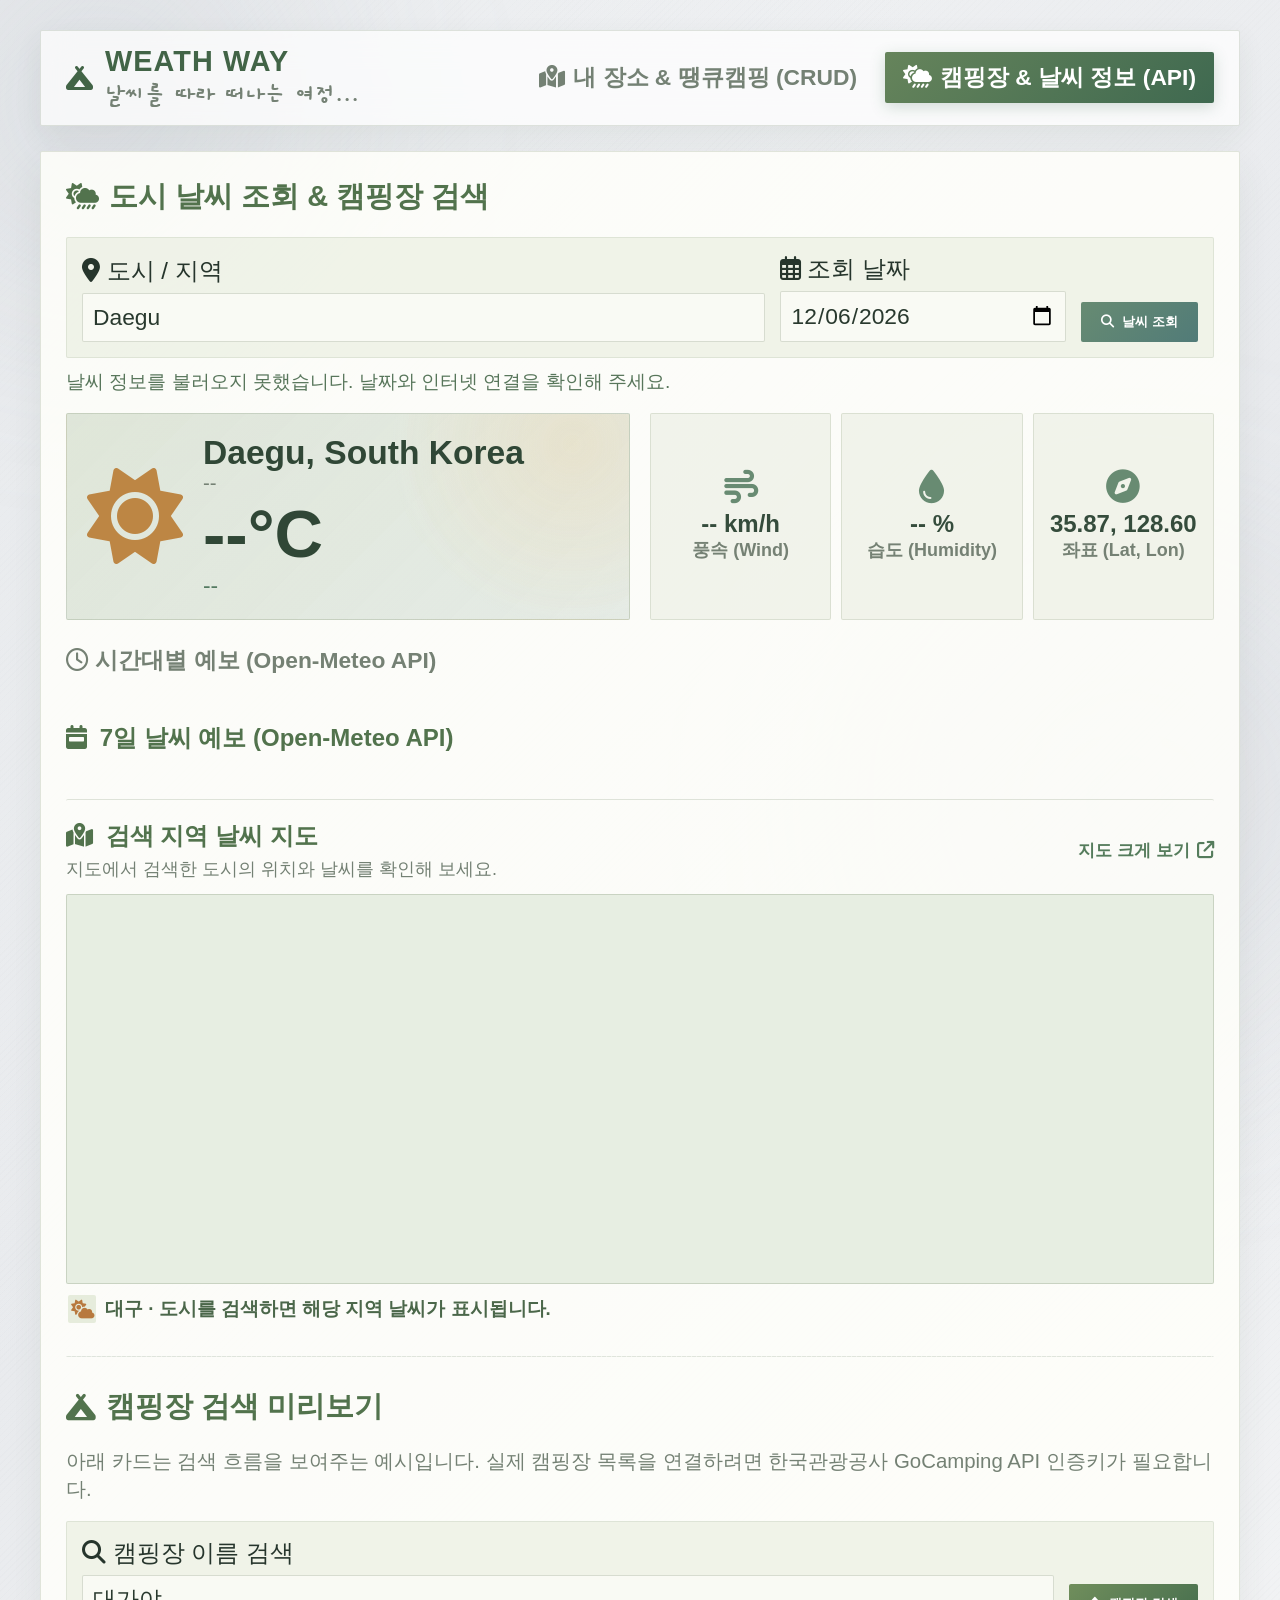
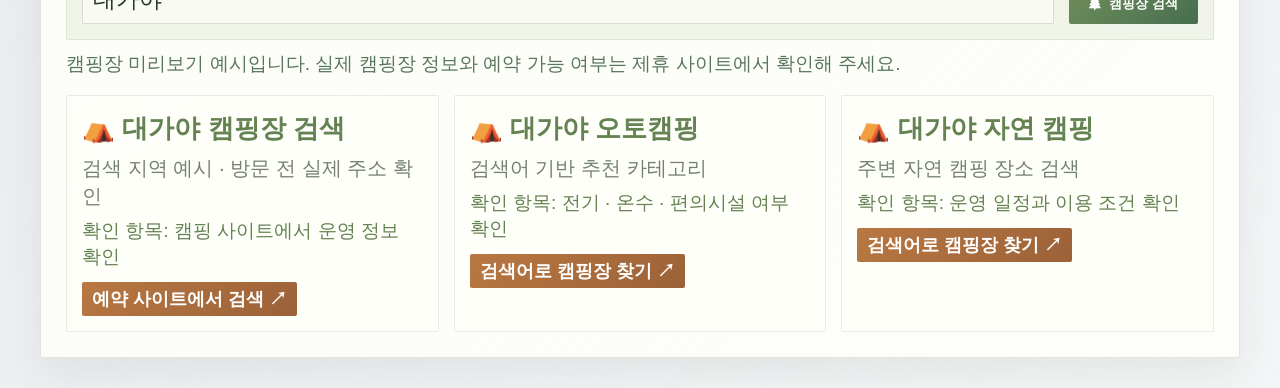
==== api.html @ 12e16630 "Initial commit Co-authored-by: Copilot <223556219+Copilot@users.noreply.github.com>" ====
<!doctype html>
<html lang="ko">
  <head>
    <meta charset="UTF-8" />
    <meta name="viewport" content="width=device-width, initial-scale=1.0" />
    <meta name="theme-color" content="#10172b" />
    <title>WEATH WAY | 날씨 & 캠핑 검색</title>
    <link
      rel="stylesheet"
      href="https://cdnjs.cloudflare.com/ajax/libs/font-awesome/6.4.0/css/all.min.css"
    />
    <link rel="stylesheet" href="styles.css" />
    <script src="app.js" defer></script>
  </head>
  <body>
    <div class="bg-orb orb-1"></div>
    <div class="bg-orb orb-2"></div>

    <div class="app-container">
      <header class="app-header">
        <a class="logo" href="index.html">
          <i class="fa-solid fa-campground"></i>
          <span class="brand-lockup">
            <strong>WEATH WAY</strong>
            <small>날씨를 따라 떠나는 여정...</small>
          </span>
        </a>
        <nav class="nav-tabs" aria-label="주요 메뉴">
          <a href="index.html" class="nav-btn">
            <i class="fa-solid fa-map-location-dot"></i> 내 장소 & 땡큐캠핑
            (CRUD)
          </a>
          <a href="api.html" class="nav-btn active" aria-current="page">
            <i class="fa-solid fa-cloud-sun-rain"></i> 캠핑장 & 날씨 정보 (API)
          </a>
        </nav>
      </header>

      <main class="page-content active">
        <div class="glass-card">
          <div class="card-title">
            <i class="fa-solid fa-cloud-sun-rain"></i>
            <h3>도시 날씨 조회 & 캠핑장 검색</h3>
          </div>

          <!-- 날씨 & 캠핑 API 검색 바 -->
          <form class="api-search-bar weather-search-bar" id="weatherSearchForm">
            <div class="search-group grow">
              <label for="apiCityInput"><i class="fa-solid fa-location-dot"></i> 도시 / 지역</label>
              <input
                type="text"
                id="apiCityInput"
                placeholder="예: Daegu, Seoul, Jeju"
                value="Daegu"
                maxlength="80"
                required
              />
            </div>
            <div class="search-group">
              <label for="apiDateInput"><i class="fa-regular fa-calendar-days"></i> 조회 날짜</label>
              <input type="date" id="apiDateInput" required />
            </div>
            <button class="btn btn-accent" id="weatherSearchButton" type="submit">
              <i class="fa-solid fa-magnifying-glass"></i> 날씨 조회
            </button>
          </form>
          <p class="api-status" id="weatherStatus" role="status" aria-live="polite"></p>

          <!-- 날씨 API 결과 -->
          <div class="api-result-wrapper">
            <div class="api-summary-grid">
              <div class="summary-card">
                <div class="s-icon" id="apiWeatherIcon">
                  <i class="fa-solid fa-sun"></i>
                </div>
                <div class="s-info">
                  <div class="s-location" id="apiLocationText">
                    Daegu, South Korea
                  </div>
                  <div class="s-date" id="apiDateText">--</div>
                  <div class="s-temp" id="apiTempText">--°C</div>
                  <div class="s-desc" id="apiDescText">--</div>
                </div>
              </div>

              <div class="metrics-grid">
                <div class="metric-item">
                  <i class="fa-solid fa-wind"></i>
                  <div class="m-val" id="apiWindText">-- km/h</div>
                  <div class="m-lbl">풍속 (Wind)</div>
                </div>
                <div class="metric-item">
                  <i class="fa-solid fa-droplet"></i>
                  <div class="m-val" id="apiHumidityText">-- %</div>
                  <div class="m-lbl">습도 (Humidity)</div>
                </div>
                <div class="metric-item">
                  <i class="fa-solid fa-compass"></i>
                  <div class="m-val" id="apiCoordsText">35.87, 128.60</div>
                  <div class="m-lbl">좌표 (Lat, Lon)</div>
                </div>
              </div>
            </div>

            <div class="hourly-section">
              <h4>
                <i class="fa-regular fa-clock"></i> 시간대별 예보 (Open-Meteo
                API)
              </h4>
              <div class="hourly-scroll-container" id="hourlyContainer"></div>
            </div>

            <section class="weekly-section" aria-labelledby="weekly-title">
              <h4 id="weekly-title"><i class="fa-solid fa-calendar-week" aria-hidden="true"></i> 7일 날씨 예보 (Open-Meteo API)</h4>
              <div class="weekly-forecast-grid" id="weeklyForecastContainer" aria-live="polite"></div>
            </section>

            <section class="weather-map-section" aria-labelledby="weather-map-title">
              <div class="weather-map-heading">
                <div>
                  <h4 id="weather-map-title"><i class="fa-solid fa-map-location-dot" aria-hidden="true"></i> 검색 지역 날씨 지도</h4>
                  <p>지도에서 검색한 도시의 위치와 날씨를 확인해 보세요.</p>
                </div>
                <a
                  class="map-external-link"
                  id="weatherMapLink"
                  href="https://www.openstreetmap.org/?mlat=35.8714&amp;mlon=128.6014#map=11/35.8714/128.6014"
                  target="_blank"
                  rel="noopener noreferrer"
                >
                  지도 크게 보기 <i class="fa-solid fa-arrow-up-right-from-square" aria-hidden="true"></i>
                </a>
              </div>
              <div class="weather-map-frame">
                <iframe
                  id="weatherMap"
                  title="검색 지역의 위치 지도"
                  src="https://www.openstreetmap.org/export/embed.html?bbox=128.48%2C35.79%2C128.73%2C35.95&amp;layer=mapnik&amp;marker=35.8714%2C128.6014"
                  loading="lazy"
                  referrerpolicy="strict-origin-when-cross-origin"
                ></iframe>
              </div>
              <div class="weather-map-caption" aria-live="polite">
                <span class="map-weather-icon" id="mapWeatherIcon"><i class="fa-solid fa-cloud-sun" aria-hidden="true"></i></span>
                <span id="mapWeatherSummary">대구 · 도시를 검색하면 해당 지역 날씨가 표시됩니다.</span>
              </div>
            </section>
          </div>

          <hr
            style="
              margin: 30px 0;
              border: none;
              border-top: 1px dashed var(--glass-border);
            "
          />

          <!-- 고캠핑 API 캠핑장 검색 섹션 -->
          <div class="card-title">
            <i class="fa-solid fa-campground"></i>
            <h3>캠핑장 검색 미리보기</h3>
          </div>
          <p class="sponsor-desc">
            아래 카드는 검색 흐름을 보여주는 예시입니다. 실제 캠핑장 목록을 연결하려면 한국관광공사 GoCamping API 인증키가 필요합니다.
          </p>

          <form class="api-search-bar camping-search-bar" id="campingSearchForm">
            <div class="search-group grow">
              <label for="campingSearchInput"><i class="fa-solid fa-magnifying-glass"></i> 캠핑장 이름 검색</label>
              <input
                type="text"
                id="campingSearchInput"
                placeholder="예: 대가야, 팔공산, 자라섬"
                value="대가야"
                maxlength="80"
                required
              />
            </div>
            <button class="btn btn-primary" id="campingSearchButton" type="submit">
              <i class="fa-solid fa-tree"></i> 캠핑장 검색
            </button>
          </form>

          <p class="api-status" id="campingStatus" role="status" aria-live="polite"></p>

          <div class="camping-api-grid" id="campingApiList">
            <!-- GoCamping API 데이터 동적 출력 -->
          </div>

        </div>
      </main>
    </div>

  </body>
</html>
---- styles.css ----
@import url("https://fonts.googleapis.com/css2?family=Gaegu:wght@400;700&family=Noto+Sans+KR:wght@400;500;600;700;800&display=swap");

:root {
  --bg-gradient: linear-gradient(145deg, #f5f6f7 0%, #e9ebee 48%, #f4f5f6 100%);
  --glass-bg: rgba(255, 255, 255, 0.82);
  --glass-border: rgba(79, 105, 75, 0.16);
  --glass-shadow: 0 18px 42px rgba(48, 69, 48, 0.1);

  --text-main: #26352c;
  --text-muted: #748174;

  --accent-cyan: #638e83;
  --accent-indigo: #547450;
  --accent-pink: #c77854;
  --accent-green: #6f8e57;
  --accent-red: #bd6555;
  --accent-orange: #b8793e;

  --radius-lg: 20px;
  --radius-md: 12px;
  --radius-sm: 8px;
}

* {
  margin: 0;
  padding: 0;
  box-sizing: border-box;
  font-family: "Pretendard", "Apple SD Gothic Neo", "Malgun Gothic", sans-serif;
}

body {
  background: var(--bg-gradient);
  color: var(--text-main);
  min-height: 100vh;
  display: flex;
  justify-content: center;
  align-items: flex-start;
  padding: 30px 15px;
  overflow-x: hidden;
  position: relative;
}

.bg-orb {
  position: fixed;
  border-radius: 50%;
  filter: blur(100px);
  z-index: 0;
  pointer-events: none;
}
.orb-1 {
  width: 400px;
  height: 400px;
  background: rgba(56, 189, 248, 0.15);
  top: -100px;
  left: -100px;
}
.orb-2 {
  width: 500px;
  height: 500px;
  background: rgba(129, 140, 248, 0.12);
  bottom: -150px;
  right: -100px;
}

.app-container {
  width: 100%;
  max-width: 1200px;
  z-index: 1;
}

.app-header {
  display: flex;
  justify-content: space-between;
  align-items: center;
  margin-bottom: 25px;
  background: rgba(255, 255, 255, 0.05);
  backdrop-filter: blur(16px);
  border: 1px solid var(--glass-border);
  padding: 15px 25px;
  border-radius: var(--radius-lg);
  box-shadow: var(--glass-shadow);
}

.logo {
  display: flex;
  align-items: center;
  gap: 12px;
  color: var(--accent-orange);
  text-decoration: none;
}

.brand-lockup {
  display: grid;
  gap: 2px;
}

.brand-lockup strong {
  font-size: 1.2rem;
  font-weight: 800;
  letter-spacing: 1.1px;
  line-height: 1.1;
}

.brand-lockup small {
  color: var(--text-muted);
  font-size: 0.64rem;
  font-weight: 500;
  letter-spacing: 0.15px;
}

.nav-tabs {
  display: flex;
  gap: 10px;
}

.nav-btn {
  background: transparent;
  border: none;
  color: var(--text-muted);
  padding: 10px 18px;
  font-size: 0.95rem;
  font-weight: 600;
  border-radius: var(--radius-md);
  text-decoration: none;
  transition: all 0.3s ease;
  display: flex;
  align-items: center;
  gap: 8px;
}

.nav-btn:hover {
  color: var(--text-main);
  background: rgba(255, 255, 255, 0.05);
}
.nav-btn.active {
  background: linear-gradient(
    135deg,
    var(--accent-orange),
    var(--accent-indigo)
  );
  color: #fff;
  box-shadow: 0 4px 15px rgba(251, 146, 60, 0.3);
}

.page-content {
  display: block;
  animation: fadeIn 0.4s ease forwards;
}

@keyframes fadeIn {
  from {
    opacity: 0;
    transform: translateY(10px);
  }
  to {
    opacity: 1;
    transform: translateY(0);
  }
}

.grid-2col {
  display: grid;
  grid-template-columns: 1fr 1fr;
  gap: 25px;
}

@media (max-width: 900px) {
  .grid-2col {
    grid-template-columns: 1fr;
  }
  .app-header {
    flex-direction: column;
    gap: 15px;
  }
}

.glass-card {
  background: var(--glass-bg);
  backdrop-filter: blur(16px);
  border: 1px solid var(--glass-border);
  border-radius: var(--radius-lg);
  padding: 25px;
  box-shadow: var(--glass-shadow);
}

.card-title {
  display: flex;
  align-items: center;
  gap: 10px;
  font-size: 1.1rem;
  color: var(--accent-orange);
  margin-bottom: 20px;
}

.card-title-between {
  display: flex;
  justify-content: space-between;
  align-items: center;
  margin-bottom: 20px;
}

.badge {
  background: rgba(251, 146, 60, 0.15);
  color: var(--accent-orange);
  padding: 4px 12px;
  border-radius: 20px;
  font-size: 0.8rem;
  font-weight: 600;
  border: 1px solid rgba(251, 146, 60, 0.3);
}

/* Form */
.crud-form {
  display: flex;
  flex-direction: column;
  gap: 15px;
}
.form-row {
  display: grid;
  grid-template-columns: 1fr 1fr;
  gap: 15px;
}
.form-group {
  display: flex;
  flex-direction: column;
  gap: 6px;
}
.form-group label {
  font-size: 0.85rem;
  color: var(--text-muted);
  display: flex;
  align-items: center;
  gap: 6px;
}

input[type="text"],
input[type="search"],
input[type="date"],
select,
textarea {
  background: rgba(0, 0, 0, 0.25);
  border: 1px solid var(--glass-border);
  color: var(--text-main);
  padding: 10px 10px;
  border-radius: var(--radius-sm);
  font-size: 0.95rem;
  outline: none;
  transition: all 0.3s ease;
}

#cityInput {
  padding: 8px 12px;
  font-size: 0.8rem;
}

input:focus,
select:focus,
textarea:focus {
  border-color: var(--accent-orange);
  box-shadow: 0 0 10px rgba(251, 146, 60, 0.2);
}
select option {
  background: #1e1b4b;
  color: var(--text-main);
}

.form-actions {
  display: flex;
  gap: 10px;
  margin-top: 5px;
}

.btn {
  padding: 11px 20px;
  border-radius: var(--radius-sm);
  border: none;
  font-weight: 600;
  cursor: pointer;
  transition: all 0.3s ease;
  display: flex;
  align-items: center;
  justify-content: center;
  gap: 8px;
}

.btn-primary {
  background: linear-gradient(
    135deg,
    var(--accent-orange),
    var(--accent-indigo)
  );
  color: #fff;
  flex: 1;
}
.btn-primary:hover {
  filter: brightness(1.1);
  box-shadow: 0 4px 12px rgba(251, 146, 60, 0.4);
}
.btn-secondary {
  background: rgba(255, 255, 255, 0.1);
  color: var(--text-main);
}
.btn-accent {
  background: linear-gradient(135deg, var(--accent-indigo), var(--accent-pink));
  color: #fff;
}

/* Filter & Search */
.filter-wrapper {
  display: flex;
  flex-direction: column;
  gap: 10px;
  margin-bottom: 15px;
}
.search-filter-box {
  position: relative;
}
.search-filter-box input {
  width: 100%;
  padding-left: 38px;
}
.search-icon {
  position: absolute;
  left: 12px;
  top: 50%;
  transform: translateY(-50%);
  color: var(--text-muted);
}

.category-tabs {
  display: flex;
  gap: 6px;
  overflow-x: auto;
  padding-bottom: 4px;
}
.cat-btn {
  background: rgba(0, 0, 0, 0.2);
  border: 1px solid var(--glass-border);
  color: var(--text-muted);
  padding: 6px 12px;
  border-radius: 16px;
  font-size: 0.8rem;
  cursor: pointer;
  white-space: nowrap;
  transition: all 0.2s ease;
}

.cat-btn.active,
.cat-btn:hover {
  background: rgba(251, 146, 60, 0.2);
  color: var(--accent-orange);
  border-color: var(--accent-orange);
}

/* List */
.log-list-container {
  display: flex;
  flex-direction: column;
  gap: 12px;
  max-height: 520px;
  overflow-y: auto;
  padding-right: 5px;
}

.log-item {
  background: rgba(255, 255, 255, 0.04);
  border: 1px solid rgba(255, 255, 255, 0.08);
  border-radius: var(--radius-md);
  padding: 15px;
  display: flex;
  flex-direction: column;
  gap: 8px;
  transition: all 0.2s ease;
}

.log-item:hover {
  background: rgba(255, 255, 255, 0.08);
  border-color: rgba(255, 255, 255, 0.2);
}

.log-item-header {
  display: flex;
  justify-content: space-between;
  align-items: center;
}
.log-item-title {
  font-size: 1rem;
  font-weight: 700;
  color: #fff;
}

.log-item-location {
  display: flex;
  gap: 8px;
  font-size: 0.8rem;
  color: var(--accent-orange);
  align-items: center;
}

.cat-tag {
  background: rgba(251, 146, 60, 0.2);
  color: var(--accent-orange);
  padding: 2px 8px;
  border-radius: 4px;
  font-size: 0.75rem;
  font-weight: 600;
}

.log-item-body {
  font-size: 0.9rem;
  color: var(--text-muted);
  line-height: 1.4;
  white-space: pre-line;
}

.thankyou-btn {
  display: inline-flex;
  align-items: center;
  gap: 6px;
  background: linear-gradient(135deg, #f97316, #ea580c);
  color: #fff;
  padding: 5px 10px;
  border-radius: 6px;
  font-size: 0.75rem;
  font-weight: 600;
  text-decoration: none;
  transition: all 0.2s ease;
  width: fit-content;
  margin-top: 4px;
}

.thankyou-btn:hover {
  transform: translateY(-1px);
  box-shadow: 0 4px 10px rgba(249, 115, 22, 0.4);
}

.log-item-footer {
  display: flex;
  justify-content: space-between;
  align-items: center;
  font-size: 0.8rem;
  color: var(--text-muted);
  margin-top: 6px;
  border-top: 1px dashed rgba(255, 255, 255, 0.1);
  padding-top: 8px;
}

.log-item-actions {
  display: flex;
  gap: 8px;
}

.btn-icon {
  background: transparent;
  border: none;
  color: var(--text-muted);
  padding: 6px;
  border-radius: 4px;
  cursor: pointer;
  transition: all 0.2s ease;
}
.btn-icon:hover {
  color: var(--text-main);
  background: rgba(255, 255, 255, 0.1);
}
.btn-icon.delete:hover {
  color: var(--accent-red);
}

.empty-state {
  text-align: center;
  padding: 40px 20px;
  color: var(--text-muted);
}

/* API UI */
.api-search-bar {
  display: flex;
  gap: 15px;
  align-items: flex-end;
  background: rgba(0, 0, 0, 0.2);
  padding: 15px;
  border-radius: var(--radius-md);
  margin-bottom: 25px;
  flex-wrap: wrap;
}
.search-group {
  display: flex;
  flex-direction: column;
  gap: 6px;
}
.search-group.grow {
  flex: 1;
  min-width: 200px;
}

.api-summary-grid {
  display: grid;
  grid-template-columns: 1fr 1fr;
  gap: 20px;
  margin-bottom: 25px;
}
@media (max-width: 768px) {
  .api-summary-grid {
    grid-template-columns: 1fr;
  }
}

.summary-card {
  background: linear-gradient(
    135deg,
    rgba(251, 146, 60, 0.2),
    rgba(129, 140, 248, 0.15)
  );
  border: 1px solid rgba(255, 255, 255, 0.2);
  border-radius: var(--radius-md);
  padding: 20px;
  display: flex;
  align-items: center;
  gap: 20px;
}
.summary-card .s-icon i {
  font-size: 4rem;
  color: var(--accent-orange);
}
.s-location {
  font-size: 1.4rem;
  font-weight: 700;
}
.s-date {
  font-size: 0.85rem;
  color: var(--text-muted);
  margin-bottom: 5px;
}
.s-temp {
  font-size: 2.8rem;
  font-weight: 700;
  line-height: 1;
  color: #fff;
}
.s-desc {
  font-size: 0.95rem;
  color: var(--accent-cyan);
  margin-top: 5px;
}

.metrics-grid {
  display: grid;
  grid-template-columns: repeat(3, 1fr);
  gap: 10px;
}
.metric-item {
  background: rgba(0, 0, 0, 0.2);
  border: 1px solid var(--glass-border);
  border-radius: var(--radius-md);
  padding: 15px 10px;
  text-align: center;
  display: flex;
  flex-direction: column;
  align-items: center;
  justify-content: center;
}
.metric-item i {
  font-size: 1.4rem;
  color: var(--accent-cyan);
  margin-bottom: 6px;
}
.m-val {
  font-size: 1rem;
  font-weight: 700;
}
.m-lbl {
  font-size: 0.75rem;
  color: var(--text-muted);
}

.hourly-section h4 {
  font-size: 0.95rem;
  color: var(--text-muted);
  margin-bottom: 12px;
}
.hourly-scroll-container {
  display: flex;
  gap: 12px;
  overflow-x: auto;
  padding-bottom: 10px;
}

.hourly-card {
  min-width: 80px;
  background: rgba(255, 255, 255, 0.05);
  border: 1px solid var(--glass-border);
  border-radius: var(--radius-md);
  padding: 12px 8px;
  text-align: center;
  display: flex;
  flex-direction: column;
  gap: 6px;
}
.hourly-card .time {
  font-size: 0.8rem;
  color: var(--text-muted);
}
.hourly-card i {
  font-size: 1.2rem;
  color: var(--accent-cyan);
}
.hourly-card .temp {
  font-size: 0.95rem;
  font-weight: 600;
}

/* GoCamping Cards */
.camping-api-grid {
  display: grid;
  grid-template-columns: repeat(auto-fill, minmax(280px, 1fr));
  gap: 15px;
  margin-top: 15px;
}
.camp-card {
  background: rgba(255, 255, 255, 0.05);
  border: 1px solid var(--glass-border);
  border-radius: var(--radius-md);
  padding: 15px;
  display: flex;
  flex-direction: column;
  gap: 8px;
}
.camp-title {
  font-size: 1.1rem;
  font-weight: 700;
  color: var(--accent-orange);
}
.camp-addr {
  font-size: 0.85rem;
  color: var(--text-muted);
}
.camp-facility {
  font-size: 0.8rem;
  color: var(--accent-cyan);
}

/* 스폰서 / 제휴 배너 스타일 */
.sponsor-desc {
  font-size: 0.85rem;
  color: var(--text-muted);
  margin-bottom: 18px;
}

.sponsor-grid {
  display: grid;
  grid-template-columns: repeat(auto-fill, minmax(230px, 1fr));
  gap: 15px;
}

.sponsor-card {
  background: rgba(255, 255, 255, 0.05);
  border: 1px solid var(--glass-border);
  border-radius: var(--radius-md);
  padding: 14px 16px;
  display: flex;
  align-items: center;
  gap: 14px;
  text-decoration: none;
  color: var(--text-main);
  transition: all 0.3s cubic-bezier(0.4, 0, 0.2, 1);
  position: relative;
  overflow: hidden;
}

.sponsor-card::before {
  content: "";
  position: absolute;
  top: 0;
  left: -100%;
  width: 100%;
  height: 100%;
  background: linear-gradient(
    90deg,
    transparent,
    rgba(255, 255, 255, 0.1),
    transparent
  );
  transition: left 0.5s ease;
}

.sponsor-card:hover::before {
  left: 100%;
}

.sponsor-card:hover {
  transform: translateY(-4px);
  border-color: var(--accent-cyan);
  box-shadow: 0 8px 20px rgba(56, 189, 248, 0.2);
  background: rgba(255, 255, 255, 0.1);
}

.brand-icon {
  width: 42px;
  height: 42px;
  border-radius: 10px;
  background: rgba(0, 0, 0, 0.3);
  display: flex;
  align-items: center;
  justify-content: center;
  font-size: 1.2rem;
  color: var(--accent-cyan);
  flex-shrink: 0;
}

.brand-info {
  display: flex;
  flex-direction: column;
  flex-grow: 1;
}

.brand-name {
  font-size: 0.95rem;
  font-weight: 700;
  color: #fff;
}

.brand-sub {
  font-size: 0.75rem;
  color: var(--text-muted);
}

.external-link {
  font-size: 0.8rem;
  color: var(--text-muted);
  transition: color 0.2s ease;
}

.sponsor-card:hover .external-link {
  color: var(--accent-cyan);
}

/* 브랜드별 포인트 컬러 커스텀 (옵션) */
.sponsor-card.Koreanair:hover .brand-icon {
  color: #00256c;
  background: #fff;
}
.sponsor-card.asiana:hover .brand-icon {
  color: #d6001c;
  background: #fff;
}
.sponsor-card.hanatour:hover .brand-icon {
  color: #e60012;
  background: #fff;
}
.sponsor-card.modetour:hover .brand-icon {
  color: #009639;
  background: #fff;
}
.sponsor-card.myrealtrip:hover .brand-icon {
  color: #2b7fff;
  background: #fff;
}
.sponsor-card.tripcom:hover .brand-icon {
  color: #2752e7;
  background: #fff;
}

/* Travel, weather, and camping landing banners */
.travel-hero {
  position: relative;
  display: flex;
  min-height: 285px;
  align-items: center;
  justify-content: space-between;
  gap: 24px;
  margin-bottom: 25px;
  padding: 38px 44px;
  overflow: hidden;
  border: 1px solid rgba(191, 219, 254, 0.26);
  border-radius: var(--radius-lg);
  background:
    radial-gradient(
      ellipse at 82% 15%,
      rgba(251, 146, 60, 0.28),
      transparent 34%
    ),
    radial-gradient(
      ellipse at 70% 100%,
      rgba(52, 211, 153, 0.2),
      transparent 42%
    ),
    linear-gradient(118deg, #12354a 0%, #173754 44%, #29265a 100%);
  box-shadow: var(--glass-shadow);
}

.travel-hero::before,
.travel-hero::after {
  position: absolute;
  right: -3%;
  bottom: -56%;
  width: 65%;
  height: 100%;
  border: 1px solid rgba(255, 255, 255, 0.09);
  border-radius: 50%;
  content: "";
  transform: rotate(-12deg);
}

.travel-hero::after {
  right: 2%;
  bottom: -69%;
  width: 59%;
  border-color: rgba(255, 255, 255, 0.07);
}

.hero-copy {
  position: relative;
  z-index: 1;
  max-width: 78%;
}

.hero-badge {
  display: inline-flex;
  align-items: center;
  gap: 8px;
  padding: 7px 11px;
  border: 1px solid rgba(255, 255, 255, 0.19);
  border-radius: 20px;
  background: rgba(255, 255, 255, 0.08);
  color: #c7f9e9;
  font-size: 0.68rem;
  font-weight: 700;
  letter-spacing: 1.1px;
}

.hero-copy h1 {
  margin: 18px 0 9px;
  color: #fff;
  font-size: clamp(2rem, 4vw, 3rem);
  font-weight: 700;
  letter-spacing: -1.8px;
  line-height: 1.3;
}

.hero-copy h1 span {
  color: #ffc687;
}

.hero-copy p {
  max-width: 450px;
  color: rgba(235, 244, 255, 0.75);
  font-size: 0.9rem;
  line-height: 1.8;
}

.hero-copy .hero-slogan {
  color: #f2d39d;
  font-size: 1rem;
  font-weight: 700;
  letter-spacing: 0.1px;
}

.hero-copy .hero-description {
  margin-top: 3px;
}

.hero-link {
  display: inline-flex;
  align-items: center;
  gap: 10px;
  margin-top: 20px;
  padding: 10px 15px;
  border: 1px solid rgba(255, 255, 255, 0.22);
  border-radius: var(--radius-sm);
  background: linear-gradient(120deg, #fb923c, #f97316);
  box-shadow: 0 7px 22px rgba(249, 115, 22, 0.25);
  color: #fff;
  font-size: 0.8rem;
  font-weight: 700;
  text-decoration: none;
  transition:
    transform 0.2s ease,
    box-shadow 0.2s ease;
}

.hero-link:hover {
  transform: translateY(-2px);
  box-shadow: 0 10px 26px rgba(249, 115, 22, 0.35);
}

.hero-art {
  position: relative;
  z-index: 1;
  display: grid;
  flex: 0 0 290px;
  height: 205px;
  place-items: center;
  overflow: hidden;
  border: 1px solid rgba(255, 255, 255, 0.16);
  border-radius: 46% 46% 17px 17px;
  background:
    linear-gradient(180deg, rgba(89, 190, 225, 0.35), transparent 68%),
    linear-gradient(0deg, rgba(16, 43, 53, 0.88), rgba(38, 91, 107, 0.3));
}

.hero-sun {
  position: absolute;
  top: 24px;
  right: 52px;
  width: 48px;
  height: 48px;
  border-radius: 50%;
  background: linear-gradient(135deg, #ffe2a6, #fb923c);
  box-shadow: 0 0 34px rgba(251, 146, 60, 0.42);
}

.hero-mountain {
  position: absolute;
  right: 15px;
  bottom: 34px;
  color: rgba(105, 166, 152, 0.86);
  font-size: 130px;
}

.hero-tent {
  position: absolute;
  bottom: 34px;
  left: 55px;
  color: #ffc783;
  font-size: 58px;
  filter: drop-shadow(0 5px 10px rgba(0, 0, 0, 0.28));
}

.hero-cloud {
  position: absolute;
  top: 35px;
  left: 34px;
  color: rgba(229, 244, 255, 0.66);
  font-size: 28px;
}

.hero-coordinate {
  position: absolute;
  right: 12px;
  bottom: 11px;
  left: 12px;
  color: rgba(239, 248, 255, 0.68);
  font-size: 0.57rem;
  letter-spacing: 1.4px;
  text-align: center;
}

.hero-bottom-note {
  position: absolute;
  right: 20px;
  bottom: 15px;
  display: flex;
  align-items: center;
  gap: 7px;
  color: rgba(239, 248, 255, 0.55);
  font-size: 0.55rem;
  letter-spacing: 1.2px;
}

.hero-bottom-note span {
  width: 6px;
  height: 6px;
  border-radius: 50%;
  background: #34d399;
  box-shadow: 0 0 9px rgba(52, 211, 153, 0.8);
}

.api-hero {
  min-height: 235px;
  margin-bottom: 25px;
}

.api-hero .hero-art {
  flex-basis: 240px;
  height: 170px;
}

.api-hero .hero-tent {
  left: 38px;
}

.sponsor-section {
  margin-top: 25px;
}

.sponsor-section .card-title {
  margin-bottom: 9px;
}

.sponsor-section .card-title h2 {
  font-size: 1.1rem;
}

.sponsor-disclaimer {
  margin-top: 14px;
  color: rgba(148, 163, 184, 0.72);
  font-size: 0.72rem;
}

.site-footer {
  display: flex;
  align-items: center;
  justify-content: space-between;
  gap: 12px;
  padding: 21px 5px 0;
  color: var(--text-muted);
  font-size: 0.75rem;
}

.site-footer a {
  color: #a5e8ff;
  text-decoration: none;
}

.site-footer a:hover {
  color: #fff;
}

.api-status {
  min-height: 1.2em;
  margin: -14px 0 18px;
  color: #a5e8ff;
  font-size: 0.8rem;
}

.api-status:empty {
  display: none;
}

.sr-only {
  position: absolute;
  width: 1px;
  height: 1px;
  padding: 0;
  overflow: hidden;
  clip: rect(0, 0, 0, 0);
  white-space: nowrap;
  border: 0;
}

[hidden] {
  display: none !important;
}

@media (max-width: 700px) {
  .travel-hero {
    min-height: 250px;
    padding: 30px 25px 48px;
  }

  .travel-hero .hero-art {
    position: absolute;
    right: -38px;
    bottom: 24px;
    width: 195px;
    height: 155px;
    opacity: 0.48;
  }

  .hero-copy {
    max-width: 100%;
  }

  .hero-copy p {
    max-width: 72%;
  }

  .api-hero {
    min-height: 220px;
  }

  .hero-bottom-note {
    left: 25px;
    right: auto;
  }

  .sponsor-grid {
    grid-template-columns: repeat(auto-fill, minmax(200px, 1fr));
  }
}

@media (max-width: 480px) {
  body {
    padding: 16px 10px;
  }

  .app-header {
    padding: 13px;
  }

  .logo {
    font-size: 1.2rem;
  }

  .brand-lockup strong {
    font-size: 1.05rem;
  }

  .brand-lockup small {
    font-size: 0.58rem;
  }

  .nav-tabs {
    width: 100%;
    flex-wrap: wrap;
    gap: 4px;
  }

  .nav-btn {
    flex: 1 1 100%;
    justify-content: center;
    padding: 9px 10px;
    font-size: 0.82rem;
  }

  .travel-hero {
    min-height: 245px;
    padding: 24px 18px 47px;
  }

  .hero-copy h1 {
    font-size: 2rem;
  }

  .hero-copy p {
    max-width: 80%;
    font-size: 0.78rem;
  }

  .travel-hero .hero-art {
    right: -72px;
    bottom: 8px;
    opacity: 0.35;
  }

  .hero-bottom-note {
    left: 18px;
    font-size: 0.48rem;
  }

  .glass-card {
    padding: 18px;
  }

  .form-row,
  .metrics-grid {
    grid-template-columns: 1fr;
  }

  .sponsor-grid {
    grid-template-columns: 1fr;
  }

  .site-footer {
    align-items: flex-start;
    flex-direction: column;
  }
}

/* Natural palette and outdoor-inspired surfaces */
body {
  background:
    radial-gradient(
      ellipse at 8% 5%,
      rgba(220, 224, 228, 0.5),
      transparent 34rem
    ),
    radial-gradient(
      ellipse at 92% 18%,
      rgba(231, 233, 236, 0.42),
      transparent 30rem
    ),
    repeating-linear-gradient(
      135deg,
      rgba(85, 94, 103, 0.014) 0 1px,
      transparent 1px 5px
    ),
    var(--bg-gradient);
}

.bg-orb {
  filter: blur(115px);
}

.orb-1 {
  background: rgba(160, 169, 178, 0.16);
}

.orb-2 {
  background: rgba(174, 181, 188, 0.12);
}

.app-header {
  background: rgba(255, 255, 255, 0.72);
  border-color: rgba(95, 119, 84, 0.19);
  box-shadow: 0 10px 28px rgba(48, 69, 48, 0.07);
}

.logo {
  color: #426447;
}

.nav-btn {
  color: #748174;
}

.nav-btn:hover {
  color: #35523b;
  background: rgba(102, 132, 89, 0.1);
}

.nav-btn.active {
  background: linear-gradient(135deg, #66845b, #3f6950);
  box-shadow: 0 4px 15px rgba(63, 105, 80, 0.22);
}

.glass-card {
  background: rgba(255, 255, 251, 0.84);
  border-color: rgba(95, 119, 84, 0.18);
  box-shadow: 0 16px 38px rgba(48, 69, 48, 0.075);
}

.card-title {
  color: #52734d;
}

.badge {
  background: rgba(111, 142, 87, 0.12);
  color: #4d7047;
  border-color: rgba(111, 142, 87, 0.24);
}

input[type="text"],
input[type="search"],
input[type="date"],
select,
textarea {
  background: rgba(250, 250, 245, 0.94);
  border-color: rgba(105, 126, 91, 0.23);
  color: #29392e;
}

input::placeholder,
textarea::placeholder {
  color: #939b8c;
}

input:focus,
select:focus,
textarea:focus {
  border-color: #77966a;
  box-shadow: 0 0 0 3px rgba(111, 142, 87, 0.14);
}

select option {
  background: #f7f6ef;
  color: #26352c;
}

.btn-primary {
  background: linear-gradient(135deg, #708e5c, #466e4e);
}

.btn-primary:hover {
  box-shadow: 0 5px 15px rgba(70, 110, 78, 0.25);
}

.btn-secondary {
  background: #eeefe7;
  color: #596a58;
}

.btn-accent {
  background: linear-gradient(135deg, #678b72, #517b78);
}

.search-filter-box input {
  background: rgba(250, 250, 245, 0.94);
  border-color: rgba(105, 126, 91, 0.2);
  color: #29392e;
}

.cat-btn {
  background: rgba(107, 130, 89, 0.06);
  border-color: rgba(105, 126, 91, 0.18);
  color: #758174;
}

.cat-btn.active,
.cat-btn:hover {
  background: rgba(111, 142, 87, 0.14);
  color: #496943;
  border-color: rgba(111, 142, 87, 0.44);
}

.log-item,
.camp-card,
.hourly-card {
  background: rgba(255, 255, 250, 0.72);
  border-color: rgba(105, 126, 91, 0.15);
}

.log-item:hover {
  background: #fffefa;
  border-color: rgba(111, 142, 87, 0.38);
}

.log-item-title,
.brand-name {
  color: #2f4032;
}

.log-item-location,
.camp-title,
.brand-icon,
.camp-facility {
  color: #648252;
}

.cat-tag {
  background: rgba(111, 142, 87, 0.13);
  color: #557548;
}

.log-item-footer {
  border-top-color: rgba(105, 126, 91, 0.2);
}

.btn-icon:hover {
  color: #466e4e;
  background: rgba(111, 142, 87, 0.12);
}

.btn-icon.delete:hover {
  color: #a75444;
}

.thankyou-btn {
  background: linear-gradient(135deg, #b97842, #9b6138);
}

.api-search-bar {
  background: rgba(229, 234, 219, 0.54);
  border: 1px solid rgba(105, 126, 91, 0.13);
}

.summary-card {
  background:
    radial-gradient(
      circle at 90% 15%,
      rgba(242, 206, 145, 0.25),
      transparent 34%
    ),
    linear-gradient(135deg, rgba(109, 141, 91, 0.2), rgba(91, 130, 111, 0.14));
  border-color: rgba(105, 126, 91, 0.22);
}

.summary-card .s-icon i,
.hourly-card i {
  color: #bd8644;
}

.s-location,
.s-temp {
  color: #304736;
}

.s-desc {
  color: #547a61;
}

.metric-item {
  background: rgba(236, 239, 228, 0.68);
  border-color: rgba(105, 126, 91, 0.17);
}

.metric-item i {
  color: #688b72;
}

.hourly-section h4,
.hourly-card .time,
.m-lbl,
.s-date {
  color: #758174;
}

.hourly-card .temp,
.m-val {
  color: #354c3c;
}

.camp-addr,
.brand-sub {
  color: #748174;
}

.sponsor-card {
  background: rgba(255, 255, 250, 0.75);
  border-color: rgba(105, 126, 91, 0.18);
  color: #2f4032;
}

.sponsor-card:hover {
  border-color: #7b9b6b;
  background: #fffefa;
  box-shadow: 0 8px 20px rgba(73, 104, 67, 0.13);
}

.brand-icon {
  background: rgba(111, 142, 87, 0.11);
}

.sponsor-card:hover .external-link,
.site-footer a {
  color: #557c5c;
}

.sponsor-desc,
.site-footer,
.api-status {
  color: #748174;
}

.sponsor-disclaimer {
  color: #879183;
}

.travel-hero {
  border-color: rgba(209, 218, 183, 0.44);
  background:
    radial-gradient(ellipse at 82% 18%, rgba(181, 190, 126, 0.25), transparent 34%),
    radial-gradient(ellipse at 18% 100%, rgba(190, 142, 83, 0.2), transparent 42%),
    linear-gradient(118deg, #263d2d 0%, #3c573b 54%, #596747 100%);
  box-shadow: 0 20px 42px rgba(57, 78, 51, 0.16);
}

.travel-hero::before,
.travel-hero::after {
  border-color: rgba(246, 239, 207, 0.15);
}

.hero-badge {
  border-color: rgba(241, 238, 209, 0.28);
  background: rgba(242, 240, 218, 0.1);
  color: #e2edca;
}

.hero-copy h1 span {
  color: #f2d39d;
}

.hero-copy p {
  color: rgba(247, 244, 224, 0.78);
}

.hero-link {
  border-color: rgba(255, 242, 215, 0.28);
  background: linear-gradient(120deg, #bf8249, #a76d3f);
  box-shadow: 0 7px 22px rgba(91, 59, 35, 0.22);
}

.hero-link:hover {
  box-shadow: 0 10px 26px rgba(91, 59, 35, 0.32);
}

.hero-art {
  border-color: rgba(237, 232, 198, 0.24);
  background:
    linear-gradient(180deg, rgba(182, 203, 158, 0.42), transparent 67%),
    linear-gradient(0deg, rgba(42, 69, 48, 0.92), rgba(113, 142, 102, 0.36));
}

.hero-sun {
  background: linear-gradient(135deg, #f8e3aa, #d79b5a);
  box-shadow: 0 0 34px rgba(229, 190, 120, 0.34);
}

.hero-mountain {
  color: rgba(139, 169, 111, 0.92);
}

.hero-tent {
  color: #ddb276;
}

.hero-cloud {
  color: rgba(236, 241, 219, 0.72);
}

.hero-coordinate,
.hero-bottom-note {
  color: rgba(242, 241, 220, 0.7);
}

.hero-bottom-note span {
  background: #b6c886;
  box-shadow: 0 0 9px rgba(182, 200, 134, 0.72);
}

.api-status {
  color: #58765b;
}

@media (prefers-reduced-motion: reduce) {
  *,
  *::before,
  *::after {
    scroll-behavior: auto !important;
    animation-duration: 0.01ms !important;
    animation-iteration-count: 1 !important;
    transition-duration: 0.01ms !important;
  }
}

.hero-art.hero-photo {
  display: block;
  isolation: isolate;
  border-color: rgba(235, 239, 211, 0.45);
  background: #4a6047;
  box-shadow: 0 16px 34px rgba(27, 44, 30, 0.28);
}

.hero-photo::after {
  position: absolute;
  z-index: 0;
  inset: 0;
  border-radius: inherit;
  background:
    linear-gradient(
      180deg,
      rgba(20, 33, 23, 0.02) 38%,
      rgba(20, 33, 23, 0.68) 100%
    ),
    linear-gradient(90deg, rgba(28, 42, 27, 0.12), transparent 65%);
  content: "";
  pointer-events: none;
}

.hero-photo-image {
  position: absolute;
  inset: 0;
  width: 100%;
  height: 100%;
  border-radius: inherit;
  object-fit: cover;
  object-position: center;
}

.hero-photo .hero-coordinate {
  z-index: 1;
  color: #fff;
  text-shadow: 0 1px 5px rgba(0, 0, 0, 0.7);
}

@media (max-width: 700px) {
  .travel-hero .hero-art.hero-photo {
    opacity: 0.9;
  }
}

@media (max-width: 480px) {
  .travel-hero .hero-art.hero-photo {
    opacity: 0.66;
  }
}

/* Sharper corners and clearer, larger type */
html {
  font-size: 150%;
}

*,
*::before,
*::after {
  border-radius: 2px !important;
}

.bg-orb,
.hero-sun,
.hero-bottom-note span {
  border-radius: 50% !important;
}

body {
  font-family:
    "Noto Sans KR", "Apple SD Gothic Neo", "Malgun Gothic", sans-serif;
}

.grid-2col {
  grid-template-columns: repeat(2, minmax(0, 1fr));
}

.category-tabs {
  flex-wrap: wrap;
}

body {
  font-weight: 500;
}

.brand-lockup strong,
.nav-btn,
.card-title,
.hero-badge,
.hero-link,
.btn,
.badge,
.cat-btn,
.log-item-title,
.camp-title,
.brand-name,
.metric-item,
.hourly-card .temp {
  font-weight: 700;
}

.card-title h2,
.card-title h3 {
  font-size: 1.1em;
}

.hero-copy h1 {
  font-size: clamp(2rem, 4vw, 3rem);
}

.hero-slogan,
.brand-lockup small {
  font-family: "Gaegu", "Comic Sans MS", cursive !important;
  font-size: 1rem;
  font-weight: 700;
  letter-spacing: 0;
}

.site-footer > span {
  font-family: "Gaegu", "Comic Sans MS", cursive;
  font-size: 0.75rem;
  font-weight: 700;
}

@media (max-width: 700px) {
  html {
    font-size: 125%;
  }

  .hero-copy h1 {
    font-size: clamp(2rem, 7vw, 2.5rem);
  }

  .hero-slogan,
  .brand-lockup small {
    font-size: 0.9rem;
  }
}

.weather-search-bar,
.camping-search-bar {
  display: grid;
  width: 100%;
  min-width: 0;
  align-items: end;
}

.weather-search-bar {
  grid-template-columns: minmax(0, 1fr) minmax(150px, 0.42fr) auto;
}

.camping-search-bar {
  grid-template-columns: minmax(0, 1fr) auto;
}

.weather-search-bar .search-group,
.camping-search-bar .search-group {
  min-width: 0;
}

.weather-search-bar .search-group.grow,
.camping-search-bar .search-group.grow {
  min-width: 0;
}

.weather-search-bar input,
.camping-search-bar input {
  width: 100%;
  min-width: 0;
}

.weather-search-bar .btn,
.camping-search-bar .btn {
  max-width: 100%;
  white-space: nowrap;
}

.weather-map-section {
  min-width: 0;
  margin-top: 25px;
  padding-top: 20px;
  border-top: 1px solid rgba(105, 126, 91, 0.2);
}

.weather-map-heading {
  display: flex;
  align-items: center;
  justify-content: space-between;
  gap: 14px;
  margin-bottom: 13px;
}

.weather-map-heading h4 {
  color: #52734d;
  font-size: 1rem;
}

.weather-map-heading h4 i {
  margin-right: 6px;
}

.weather-map-heading p {
  margin-top: 5px;
  color: #748174;
  font-size: 0.75rem;
}

.map-external-link {
  display: inline-flex;
  flex: 0 0 auto;
  align-items: center;
  gap: 7px;
  color: #557c5c;
  font-size: 0.72rem;
  font-weight: 700;
  text-decoration: none;
}

.map-external-link:hover {
  color: #344f3c;
  text-decoration: underline;
}

.weather-map-frame {
  width: 100%;
  height: clamp(240px, 36vw, 390px);
  overflow: hidden;
  border: 1px solid rgba(105, 126, 91, 0.24);
  background: #e7eee2;
}

.weather-map-frame iframe {
  display: block;
  width: 100%;
  height: 100%;
  border: 0;
}

.weather-map-caption {
  display: flex;
  align-items: center;
  gap: 9px;
  min-height: 42px;
  padding: 9px 2px 0;
  color: #4b674a;
  font-size: 0.78rem;
  font-weight: 700;
}

.map-weather-icon {
  display: inline-grid;
  flex: 0 0 28px;
  width: 28px;
  height: 28px;
  place-items: center;
  background: #e6ecdc;
  color: #b8793e;
}

@media (max-width: 760px) {
  .weather-search-bar {
    grid-template-columns: minmax(0, 1fr) minmax(140px, 0.55fr);
  }

  .weather-search-bar .search-group.grow {
    grid-column: 1 / -1;
  }

  .weather-search-bar .btn {
    width: 100%;
  }
}

@media (max-width: 520px) {
  .weather-search-bar,
  .camping-search-bar {
    grid-template-columns: minmax(0, 1fr);
  }

  .weather-search-bar .search-group.grow {
    grid-column: auto;
  }

  .weather-search-bar .btn,
  .camping-search-bar .btn {
    width: 100%;
  }

  .weather-map-heading {
    align-items: flex-start;
    flex-direction: column;
  }

  .weather-map-frame {
    height: 280px;
  }
}

@media (max-width: 900px) {
  .grid-2col {
    grid-template-columns: minmax(0, 1fr);
  }
}

.todo-section {
  margin-top: 25px;
}

.todo-section .card-title-between {
  margin-bottom: 16px;
}

.todo-form {
  display: grid;
  gap: 12px;
  padding-bottom: 18px;
  border-bottom: 1px solid rgba(105, 126, 91, .18);
}

.todo-form-main {
  display: grid;
  grid-template-columns: minmax(0, 1fr) minmax(140px, .34fr);
  gap: 14px;
}

.todo-form .form-actions {
  margin-top: 0;
}

.todo-form .btn-primary {
  flex: 0 1 220px;
}

.todo-list {
  display: grid;
  gap: 8px;
  margin: 16px 0 0;
  padding: 0;
  list-style: none;
}

.todo-item {
  display: grid;
  grid-template-columns: 24px minmax(0, 1fr) auto;
  align-items: center;
  gap: 12px;
  padding: 12px 14px;
  border: 1px solid rgba(105, 126, 91, .16);
  background: rgba(255, 255, 251, .58);
}

.todo-check {
  display: grid;
  place-items: center;
}

.todo-check input {
  width: 18px;
  height: 18px;
  accent-color: #638e68;
  cursor: pointer;
}

.todo-item-content {
  min-width: 0;
}

.todo-item-heading {
  display: flex;
  flex-wrap: wrap;
  align-items: center;
  gap: 8px;
}

.todo-item-title {
  color: #344536;
  font-weight: 700;
  overflow-wrap: anywhere;
}

.todo-item-memo {
  margin-top: 4px;
  color: #748174;
  font-size: .78rem;
  overflow-wrap: anywhere;
}

.todo-priority {
  padding: 2px 7px;
  font-size: .66rem;
  font-weight: 700;
}

.todo-priority.high {
  color: #a64e3c;
  background: #f5e1d9;
}

.todo-priority.normal {
  color: #56744d;
  background: #e7eddc;
}

.todo-priority.low {
  color: #607786;
  background: #e2ebef;
}

.todo-item-actions {
  display: flex;
  gap: 5px;
}

.todo-item.is-complete .todo-item-title {
  color: #899187;
  text-decoration: line-through;
}

.todo-empty {
  padding: 18px;
  color: #748174;
  text-align: center;
}

.trip-weather-link {
  display: inline-flex;
  align-items: center;
  gap: 7px;
  width: fit-content;
  color: #557c5c;
  font-size: .78rem;
  font-weight: 700;
  text-decoration: none;
}

.trip-weather-link:hover {
  color: #344f3c;
  text-decoration: underline;
}

.weekly-section {
  min-width: 0;
  margin-top: 24px;
}

.weekly-section h4 {
  margin-bottom: 12px;
  color: #52734d;
  font-size: 1rem;
}

.weekly-section h4 i {
  margin-right: 6px;
}

.weekly-forecast-grid {
  display: grid;
  grid-auto-columns: minmax(112px, 1fr);
  grid-auto-flow: column;
  gap: 9px;
  overflow-x: auto;
  padding-bottom: 8px;
}

.weekly-day-card {
  display: flex;
  min-height: 152px;
  flex-direction: column;
  align-items: center;
  justify-content: center;
  gap: 7px;
  padding: 12px 8px;
  border: 1px solid rgba(105, 126, 91, .17);
  background: rgba(229, 234, 219, .45);
  color: #51664e;
  text-align: center;
}

.weekly-day-card > i {
  color: #b8793e;
  font-size: 1.3rem;
}

.weekly-condition,
.weekly-day-card small {
  font-size: .7rem;
}

.weekly-temperatures {
  color: #344536;
  font-size: .8rem;
  font-weight: 700;
}

@media (max-width: 520px) {
  .todo-form-main {
    grid-template-columns: minmax(0, 1fr);
  }

  .todo-form .btn-primary {
    flex: 1;
  }

  .todo-item {
    grid-template-columns: 24px minmax(0, 1fr);
  }

  .todo-item-actions {
    grid-column: 2;
    justify-content: flex-end;
  }
}
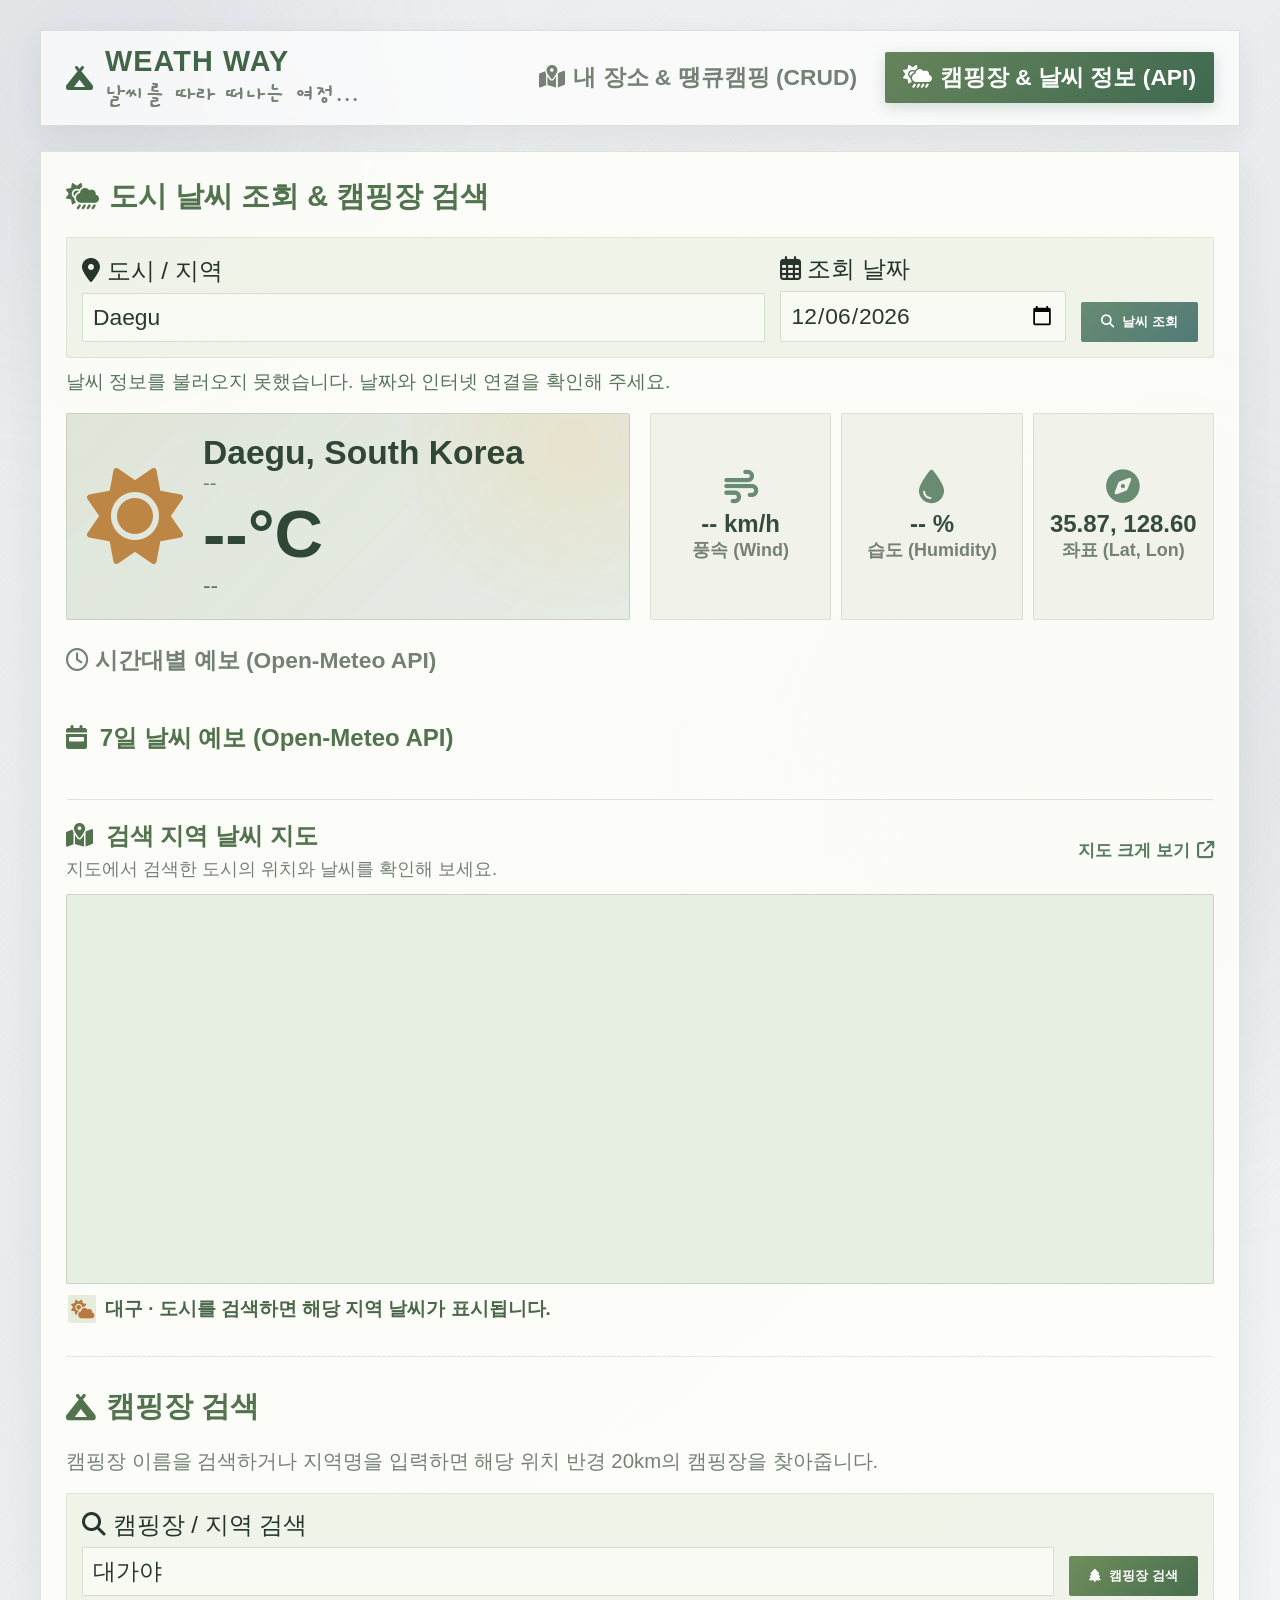
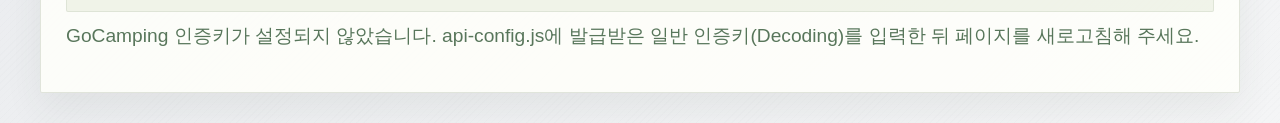
==== commit 50f1d945: "1030 14:52" ====
--- a/api.html
+++ b/api.html
@@ -10,6 +10,7 @@
       href="https://cdnjs.cloudflare.com/ajax/libs/font-awesome/6.4.0/css/all.min.css"
     />
     <link rel="stylesheet" href="styles.css" />
+    <script src="api-config.js"></script>
     <script src="app.js" defer></script>
   </head>
   <body>
@@ -155,22 +156,22 @@
             "
           />
 
-          <!-- 고캠핑 API 캠핑장 검색 섹션 -->
+          <!-- GoCamping API camping search -->
           <div class="card-title">
             <i class="fa-solid fa-campground"></i>
-            <h3>캠핑장 검색 미리보기</h3>
+            <h3>캠핑장 검색</h3>
           </div>
           <p class="sponsor-desc">
-            아래 카드는 검색 흐름을 보여주는 예시입니다. 실제 캠핑장 목록을 연결하려면 한국관광공사 GoCamping API 인증키가 필요합니다.
+            캠핑장 이름을 검색하거나 지역명을 입력하면 해당 위치 반경 20km의 캠핑장을 찾아줍니다.
           </p>
 
           <form class="api-search-bar camping-search-bar" id="campingSearchForm">
             <div class="search-group grow">
-              <label for="campingSearchInput"><i class="fa-solid fa-magnifying-glass"></i> 캠핑장 이름 검색</label>
+              <label for="campingSearchInput"><i class="fa-solid fa-magnifying-glass"></i> 캠핑장 / 지역 검색</label>
               <input
                 type="text"
                 id="campingSearchInput"
-                placeholder="예: 대가야, 팔공산, 자라섬"
+                placeholder="예: 대가야, 고령군, 제주"
                 value="대가야"
                 maxlength="80"
                 required
--- a/styles.css
+++ b/styles.css
@@ -626,6 +626,17 @@
   flex-direction: column;
   gap: 8px;
 }
+.camp-image {
+  display: block;
+  width: 100%;
+  max-height: 180px;
+  object-fit: cover;
+}
+.camp-links {
+  display: flex;
+  flex-wrap: wrap;
+  gap: 8px;
+}
 .camp-title {
   font-size: 1.1rem;
   font-weight: 700;
@@ -635,6 +646,7 @@
   font-size: 0.85rem;
   color: var(--text-muted);
 }
+
 .camp-facility {
   font-size: 0.8rem;
   color: var(--accent-cyan);
